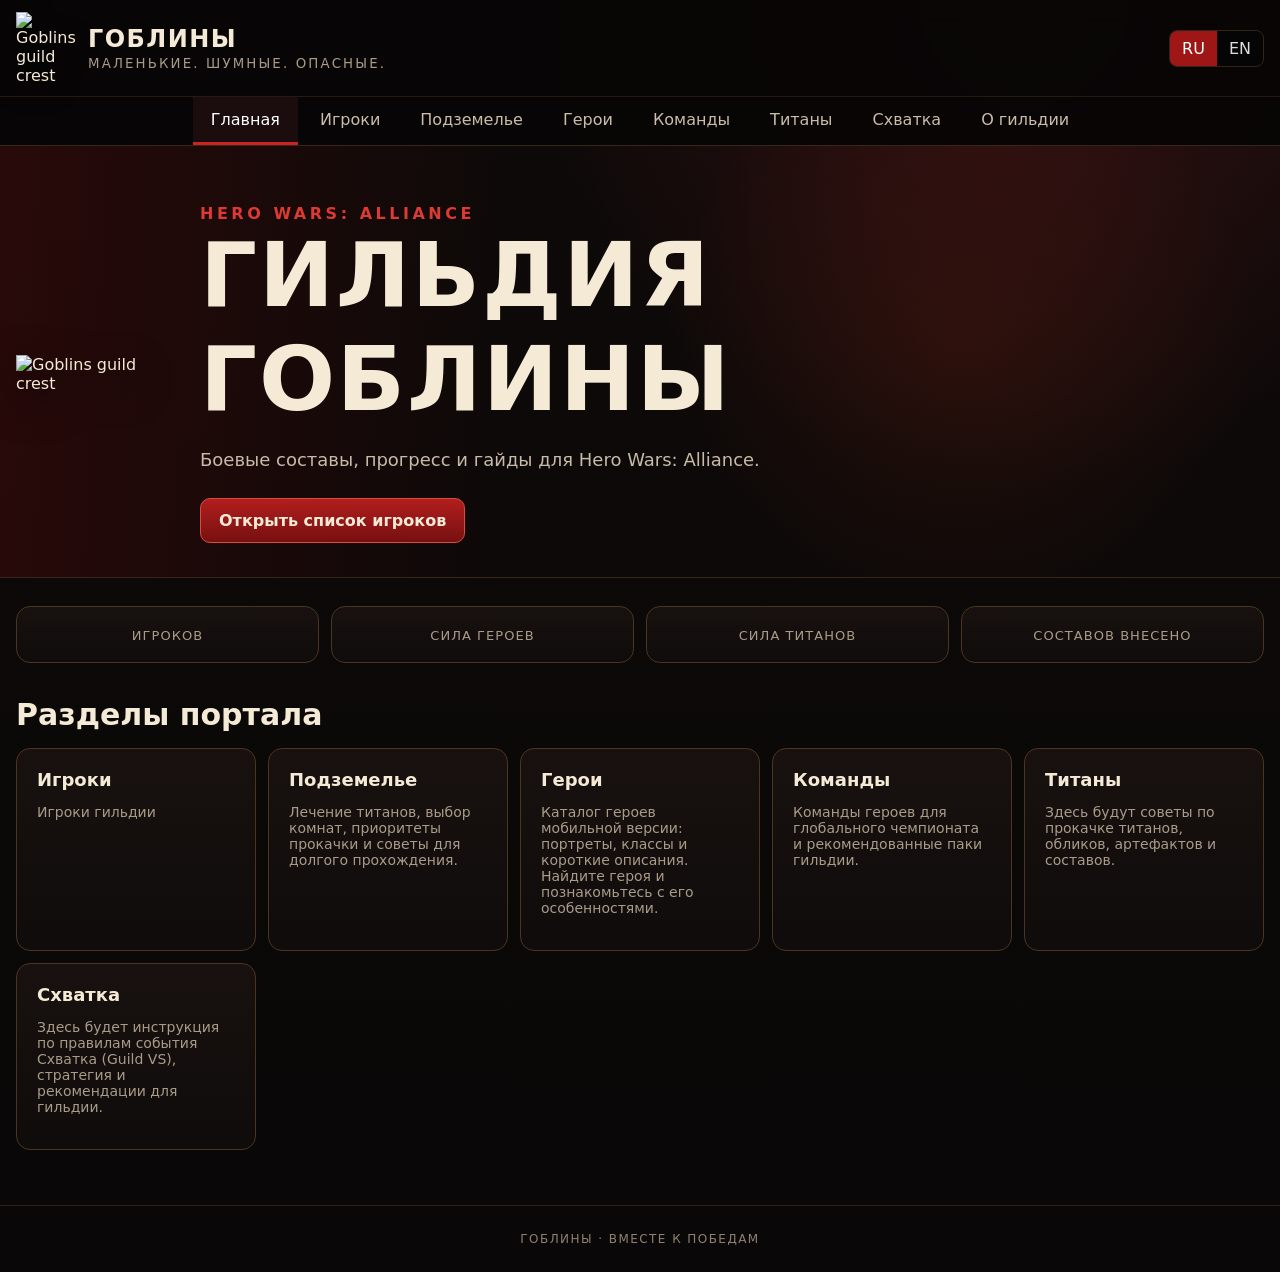
==== index.html @ ec618e3d "добавил страницу паки" ====
<!doctype html><html lang="ru"><head><meta charset="utf-8"><meta name="viewport" content="width=device-width,initial-scale=1"><title>Goblins Guild</title><link rel="stylesheet" href="css/styles.css?v=titan-bounds-4"><script type="importmap">{"imports":{"./js/i18n.js":"./js/i18n.js?v=championship-1"}}</script></head><body><header class="site-header" data-shell-header></header><main><section class="hero"><div class="container hero-inner"><img class="hero-crest" src="assets/images/guild-crest.png" alt="Goblins guild crest"><div><div class="eyebrow">Hero Wars: Alliance</div><h1 data-i18n="heroTitle"></h1><p data-i18n="heroText"></p><a class="cta" href="players.html" data-i18n="openPlayers"></a></div></div></section><section class="container stats"><div class="stat"><strong data-stat-members></strong><span data-i18n="members"></span></div><div class="stat"><strong data-stat-hero></strong><span data-i18n="heroPower"></span></div><div class="stat"><strong data-stat-titan></strong><span data-i18n="titanPower"></span></div><div class="stat"><strong data-stat-known></strong><span data-i18n="knownTeams"></span></div></section><section class="container"><div class="section-title"><h2 data-i18n="quick"></h2></div><div class="quick-grid"><a class="quick-card" href="players.html"><b data-i18n="players"></b><p data-i18n="rosterTitle"></p></a><a class="quick-card" href="dungeon.html"><b data-i18n="dungeon"></b><p data-i18n="dungeonText"></p></a><a class="quick-card" href="heroes.html"><b data-i18n="heroes"></b><p data-i18n="heroesText"></p></a><a class="quick-card" href="teams.html"><b data-i18n="teams"></b><p data-i18n="teamsText"></p></a><a class="quick-card" href="titans.html"><b data-i18n="titans"></b><p data-i18n="titansText"></p></a><a class="quick-card" href="guild-vs.html"><b data-i18n="guildVs"></b><p data-i18n="guildVsText"></p></a></div></section></main><footer class="site-footer" data-shell-footer></footer><script type="module" src="js/app.js?v=championship-1"></script><script type="module" src="js/home-page.js?v=no-compositions-9"></script></body></html>
---- css/styles.css ----
:root{--bg:#0b0808;--panel:#15100f;--panel2:#1d1512;--gold:#c69b4a;--gold2:#f1d7a0;--red:#9f1616;--text:#f4ead5;--muted:#a99b88;--line:#4a3620}
*{box-sizing:border-box}html{background:var(--bg);color:var(--text);font-family:Inter,system-ui,-apple-system,Segoe UI,Arial,sans-serif}body{margin:0;min-width:320px;background:radial-gradient(circle at 80% 0,#351112 0,transparent 30%),linear-gradient(#0e0a09,#090707);min-height:100vh}a{color:inherit;text-decoration:none}button,input,select{font:inherit}.container{width:min(1480px,calc(100% - 32px));margin:auto}.site-header{position:sticky;top:0;z-index:20;background:rgba(8,6,6,.94);backdrop-filter:blur(12px);border-bottom:1px solid #352719}.topbar{width:min(1480px,calc(100% - 32px));margin:auto;display:flex;justify-content:space-between;align-items:center;padding:12px 0}.brand{display:flex;align-items:center;gap:12px}.brand img{width:60px;height:72px;object-fit:contain;filter:drop-shadow(0 8px 12px #000)}.brand b{display:block;font-size:24px;letter-spacing:.06em;text-transform:uppercase}.brand small{color:var(--muted);letter-spacing:.16em;text-transform:uppercase}.langs{display:flex;background:#050505;border:1px solid #322419;border-radius:8px;overflow:hidden}.langs button{border:0;background:transparent;color:#ddd;padding:8px 12px;cursor:pointer}.langs button.active{background:var(--red);color:white}.site-header nav{display:flex;justify-content:center;gap:4px;padding:0 16px;border-top:1px solid #261b14;overflow:auto}.site-header nav a{padding:13px 18px;color:#cabda9;white-space:nowrap;border-bottom:3px solid transparent}.site-header nav a:hover,.site-header nav a.active{color:#fff;background:#1b0d0d;border-bottom-color:#c22}.hero{padding:58px 0 34px;border-bottom:1px solid #362719;background:linear-gradient(90deg,rgba(92,10,10,.34),transparent 40%),radial-gradient(circle at 75% 45%,rgba(160,45,20,.16),transparent 30%)}.hero-inner{display:grid;grid-template-columns:auto 1fr;gap:34px;align-items:center}.hero-crest{width:150px;filter:drop-shadow(0 14px 20px #000)}h1{font-size:clamp(42px,7vw,92px);margin:0;font-weight:900;letter-spacing:.02em;text-transform:uppercase}.eyebrow{color:#dc3a32;letter-spacing:.22em;text-transform:uppercase;font-weight:800}.hero p{font-size:18px;color:#c8baa8;max-width:720px}.cta{display:inline-flex;background:linear-gradient(#b21e1e,#771010);border:1px solid #d94b3f;padding:12px 18px;border-radius:10px;font-weight:800;margin-top:10px}.stats{display:grid;grid-template-columns:repeat(4,1fr);gap:12px;margin:28px auto}.stat,.quick-card,.player-card,.guide-card{background:linear-gradient(180deg,#18110f,#0f0c0b);border:1px solid var(--line);border-radius:14px}.stat{padding:18px;text-align:center}.stat strong{display:block;font-size:30px;color:var(--gold2)}.stat span{color:var(--muted);font-size:13px;text-transform:uppercase;letter-spacing:.08em}.section-title{display:flex;align-items:end;justify-content:space-between;gap:16px;margin:34px 0 16px}.section-title h2{font-size:30px;margin:0}.section-title p{color:var(--muted);margin:0}.quick-grid{display:grid;grid-template-columns:repeat(5,1fr);gap:12px}.quick-card{padding:20px;min-height:120px;transition:.2s}.quick-card:hover{transform:translateY(-2px);border-color:#8f672c}.quick-card b{font-size:18px}.quick-card p{color:var(--muted);font-size:14px}.toolbar{display:flex;gap:12px;flex-wrap:wrap;margin:22px 0}.toolbar input,.toolbar select,.toolbar button{background:#120e0d;border:1px solid #4b3825;color:var(--text);border-radius:9px;padding:11px 13px}.toolbar input{flex:1;min-width:220px}.toolbar button.active{background:var(--red)}.roster{display:grid;gap:10px}.player-card{display:grid;grid-template-columns:minmax(150px,210px) minmax(260px,1fr) 110px minmax(250px,.95fr) 110px;gap:12px;align-items:center;padding:12px 14px}.rank{font-size:24px;color:var(--gold);font-weight:900}.nick{font-weight:850;font-size:17px;overflow-wrap:anywhere}.meta{color:var(--muted);font-size:12px;margin-top:5px}.team-label{font-size:11px;text-transform:uppercase;color:var(--muted);letter-spacing:.08em;margin-bottom:5px}.team-strip{width:100%;height:80px;object-fit:contain;object-position:left center;border-radius:8px;background:#090706}.power strong{display:block;font-size:19px;color:var(--gold2)}.power span{font-size:11px;color:var(--muted)}.activity-total{font-weight:800}.no-data{height:80px;display:grid;place-items:center;border:1px dashed #3b2d22;border-radius:8px;color:#756c61;font-size:12px}.cards .player-card{grid-template-columns:1fr;align-items:stretch}.cards .player-card{position:relative;padding:18px}.cards .nick{font-size:20px}.cards .team-strip{height:auto;max-height:108px}.cards .power{display:flex;justify-content:space-between}.guide-wrap{padding:60px 0}.guide-card{padding:30px;max-width:900px;margin:auto}.guide-card h1{font-size:44px}.guide-card p{font-size:18px;color:#c9baa7;line-height:1.65}.site-footer{margin-top:55px;border-top:1px solid #2c2018;padding:26px;text-align:center;color:#8f8171;letter-spacing:.12em;text-transform:uppercase;font-size:12px}.known-grid{display:grid;grid-template-columns:repeat(3,1fr);gap:12px}.mini-player{padding:14px;border:1px solid var(--line);border-radius:12px;background:#120d0c}.mini-player b{display:block;margin-bottom:8px}.mini-player img{width:100%;height:70px;object-fit:contain;object-position:left center}
@media(max-width:1100px){.player-card{grid-template-columns:160px 1fr 100px}.player-card .titan-team,.player-card .titan-power,.player-card .activity-box{grid-column:auto}.quick-grid{grid-template-columns:repeat(3,1fr)}.known-grid{grid-template-columns:repeat(2,1fr)}}
@media(max-width:800px){.container,.topbar{width:min(100% - 20px,1480px)}.brand small{display:none}.brand img{width:46px;height:56px}.site-header nav{justify-content:flex-start}.site-header nav a{padding:11px 13px}.hero{padding-top:34px}.hero-inner{grid-template-columns:1fr;text-align:center}.hero-crest{width:110px;margin:auto}.hero p{margin-inline:auto}.stats{grid-template-columns:repeat(2,1fr)}.quick-grid,.known-grid{grid-template-columns:1fr}.player-card{grid-template-columns:1fr}.team-strip,.no-data{height:auto;min-height:74px}.toolbar{position:sticky;top:116px;z-index:10;background:#0b0808;padding:10px 0}.guide-card h1{font-size:36px}}

/* Dungeon guide */
.dungeon-guide h1{font-size:clamp(28px,5vw,44px);overflow-wrap:break-word}
.dungeon-guide .guide-section{margin-top:28px;padding-top:24px;border-top:1px solid var(--line)}
.dungeon-guide h2{margin:0 0 16px;font-size:clamp(22px,3vw,28px);color:var(--gold2)}
.dungeon-guide h3{margin:24px 0 12px;font-size:22px}
.dungeon-guide p{margin:12px 0}
.dungeon-guide ul,.dungeon-guide ol{padding-left:26px;color:#c9baa7;font-size:18px;line-height:1.65}
.dungeon-guide li{padding-left:4px;margin:8px 0}
.dungeon-guide li::marker{color:var(--gold2);font-weight:700}
.dungeon-guide strong{color:var(--gold2)}
.dungeon-guide .guide-highlight{padding:24px;border:1px solid var(--gold);border-radius:12px;background:linear-gradient(135deg,rgba(159,22,22,.16),rgba(198,155,74,.06))}
.dungeon-guide .guide-section>:last-child{margin-bottom:0}
.guide-source{text-decoration:underline;text-underline-offset:3px}
@media(max-width:600px){.dungeon-guide{padding:20px}.dungeon-guide .guide-highlight{padding:16px}.dungeon-guide p,.dungeon-guide li{font-size:16px}}
/* Hero catalog */
.heroes-page{padding-block:44px}
.heroes-intro h1{font-size:clamp(36px,6vw,64px);margin-top:8px}
.heroes-intro p{max-width:760px;color:#c9baa7;font-size:18px;line-height:1.65}
.heroes-toolbar{align-items:end;position:static}
.hero-search-field{flex:1;min-width:0}
.hero-role-field{width:220px}
.heroes-toolbar label{display:block;color:var(--gold2);font-size:13px;margin-bottom:8px}
.heroes-toolbar input,.heroes-toolbar select{width:100%;min-width:0}
.hero-count{color:var(--muted);font-size:14px;margin:24px 0 16px}
.hero-catalog{display:grid;grid-template-columns:repeat(auto-fit,minmax(min(100%,300px),1fr));gap:16px}
.hero-card{display:grid;grid-template-columns:88px minmax(0,1fr);grid-template-rows:auto 1fr auto;gap:16px;padding:20px;border:1px solid var(--line);border-radius:14px;background:linear-gradient(150deg,#201610,#100c0b)}
.hero-card>img{width:88px;height:88px;object-fit:contain;border-radius:12px;background:#090706}
.hero-card-heading{align-self:center;min-width:0}
.hero-card h2{margin:0 0 8px;font-size:22px;line-height:1.2;overflow-wrap:anywhere;color:var(--gold2)}
.hero-role{font-size:12px;color:#d8c5a7;border:1px solid var(--line);border-radius:6px;padding:3px 8px;display:inline-block}
.hero-card>p{grid-column:1/-1;margin:0;color:#c9baa7;line-height:1.6;font-size:15px}
.hero-source{grid-column:1/-1;justify-self:start;color:var(--gold);font-size:12px;text-decoration:underline;text-underline-offset:3px}
.hero-source:hover{color:var(--gold2)}
.heroes-page :focus-visible{outline:2px solid var(--gold2);outline-offset:4px}
.hero-empty{padding:32px;text-align:center;border:1px dashed var(--line);border-radius:14px;color:var(--muted)}
.hero-sources{margin-top:32px;padding-top:20px;border-top:1px solid var(--line);font-size:13px;line-height:1.6;color:var(--muted)}
@media(max-width:600px){.heroes-page{padding-block:28px}.hero-role-field{width:100%}.hero-search-field{flex-basis:100%}.hero-card{padding:16px}}
.hero-portraits{display:flex;align-items:center;gap:4px;min-width:0;padding-block:6px}
.hero-portraits img,.mini-player .hero-portraits img{display:block;flex:1 1 0;min-width:0;width:calc((100% - 16px)/5);max-width:76px;height:auto;aspect-ratio:1;object-fit:contain;border-radius:6px}

/* Crop the baked-in dark margins in the source PNGs, not just the flex gap. */
.titan-portraits{display:flex;align-items:center;gap:4px;min-width:0;padding-block:6px}
.titan-portrait{display:block;position:relative;overflow:hidden;flex:1 1 0;min-width:0;max-width:76px;aspect-ratio:1}
.titan-portraits .titan-portrait img,.mini-player .titan-portraits .titan-portrait img{display:block;position:absolute;max-width:none;object-fit:contain;border-radius:0}

.titans-page{padding-block:28px}
.titans-page h1{font-size:clamp(32px,5vw,52px)}
.titan-elements{display:flex;flex-wrap:wrap;gap:8px;margin:20px 0}
.titan-elements a{padding:10px 16px;border:1px solid var(--line);border-radius:8px;background:#18110f}
.titan-elements a:hover{border-color:var(--gold)}
.titan-element{margin-block:30px;scroll-margin-top:160px}
.titan-element h2{font-size:26px;border-bottom:2px solid var(--element-color);padding-bottom:10px}
.titan-element small{font-size:14px;color:var(--muted)}
#fire{--element-color:#ed754a}#water{--element-color:#58bbed}#earth{--element-color:#7cba60}#light{--element-color:#f3d57b}#dark{--element-color:#b487d7}#elarite{--element-color:#a3a1f3}
.titan-catalog{display:grid;grid-template-columns:repeat(auto-fit,minmax(min(100%,320px),1fr));gap:12px}
.titan-card{display:flex;align-items:center;gap:14px;padding:16px;border:1px solid var(--line);border-radius:12px;background:#18110f}
.titan-card img{width:112px;height:112px;object-fit:contain;flex-shrink:0}
.titan-card h3{margin:0;font-size:20px}.titan-card p{color:var(--muted);line-height:1.5;margin:8px 0}
@media(max-width:400px){.titan-card{padding:12px;gap:10px}.titan-card img{width:88px;height:88px}}

.dungeon-titan{display:inline-flex;align-items:center;gap:3px;vertical-align:middle;white-space:nowrap}
.dungeon-titan img{display:block;width:40px;height:40px;object-fit:contain;flex-shrink:0}

/* Recommended hero teams */
.teams-notice{padding:14px 18px;border-left:3px solid var(--gold);background:#1c140e;border-radius:0 8px 8px 0}
.teams-section{margin-top:36px}
.teams-section h2{font-size:clamp(24px,4vw,32px);margin:0 0 20px}
.teams-section h3{font-size:21px;color:var(--gold2);margin:0 0 14px}
.teams-columns{display:grid;grid-template-columns:repeat(2,minmax(0,1fr));gap:24px}
.team-list{list-style:none;padding:0;margin:0;display:grid;gap:14px}
.team-list.teams-columns{gap:24px}
.team-card{min-width:0;padding:20px;border:1px solid var(--line);border-radius:14px;background:linear-gradient(150deg,#201610,#100c0b)}
.team-card h4{font-size:16px;margin:0 0 12px;color:var(--gold2)}
.team-names{font-size:14px;color:var(--muted);line-height:1.7;margin:10px 0 0;overflow-wrap:anywhere}
@media(max-width:700px){.teams-columns{grid-template-columns:1fr}.team-card{padding:16px}}
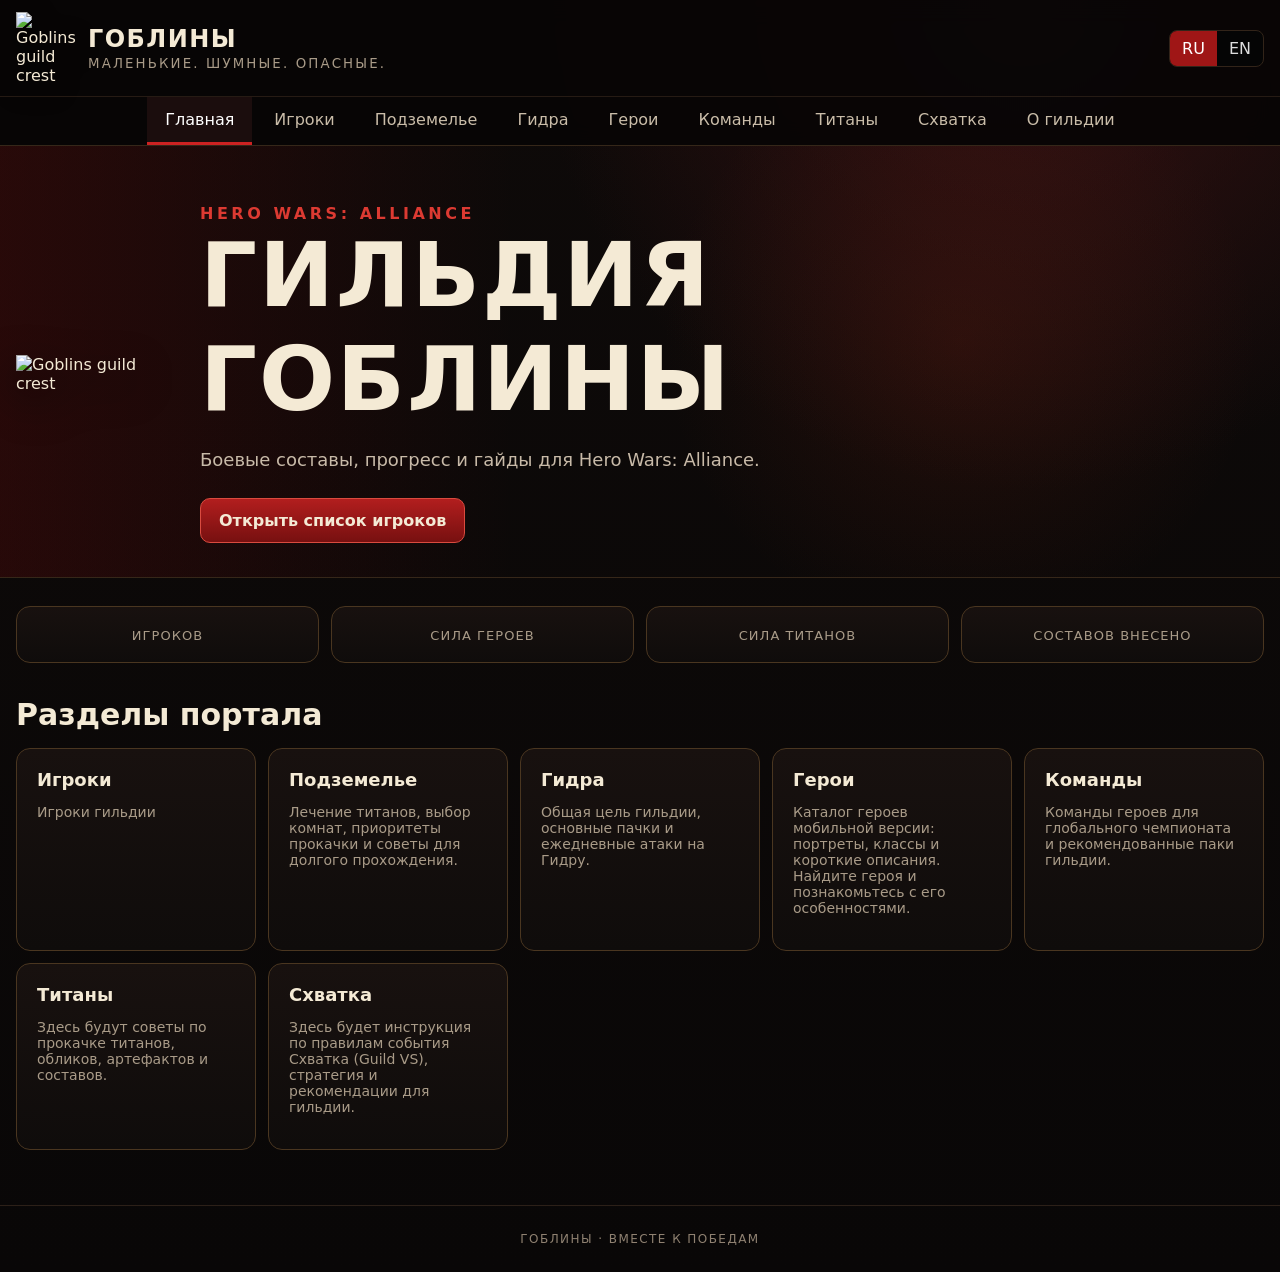
==== commit 70be6f90: "добавил инструкция по гидре" ====
--- a/index.html
+++ b/index.html
@@ -1 +1 @@
-<!doctype html><html lang="ru"><head><meta charset="utf-8"><meta name="viewport" content="width=device-width,initial-scale=1"><title>Goblins Guild</title><link rel="stylesheet" href="css/styles.css?v=titan-bounds-4"><script type="importmap">{"imports":{"./js/i18n.js":"./js/i18n.js?v=championship-1"}}</script></head><body><header class="site-header" data-shell-header></header><main><section class="hero"><div class="container hero-inner"><img class="hero-crest" src="assets/images/guild-crest.png" alt="Goblins guild crest"><div><div class="eyebrow">Hero Wars: Alliance</div><h1 data-i18n="heroTitle"></h1><p data-i18n="heroText"></p><a class="cta" href="players.html" data-i18n="openPlayers"></a></div></div></section><section class="container stats"><div class="stat"><strong data-stat-members></strong><span data-i18n="members"></span></div><div class="stat"><strong data-stat-hero></strong><span data-i18n="heroPower"></span></div><div class="stat"><strong data-stat-titan></strong><span data-i18n="titanPower"></span></div><div class="stat"><strong data-stat-known></strong><span data-i18n="knownTeams"></span></div></section><section class="container"><div class="section-title"><h2 data-i18n="quick"></h2></div><div class="quick-grid"><a class="quick-card" href="players.html"><b data-i18n="players"></b><p data-i18n="rosterTitle"></p></a><a class="quick-card" href="dungeon.html"><b data-i18n="dungeon"></b><p data-i18n="dungeonText"></p></a><a class="quick-card" href="heroes.html"><b data-i18n="heroes"></b><p data-i18n="heroesText"></p></a><a class="quick-card" href="teams.html"><b data-i18n="teams"></b><p data-i18n="teamsText"></p></a><a class="quick-card" href="titans.html"><b data-i18n="titans"></b><p data-i18n="titansText"></p></a><a class="quick-card" href="guild-vs.html"><b data-i18n="guildVs"></b><p data-i18n="guildVsText"></p></a></div></section></main><footer class="site-footer" data-shell-footer></footer><script type="module" src="js/app.js?v=championship-1"></script><script type="module" src="js/home-page.js?v=no-compositions-9"></script></body></html>
+<!doctype html><html lang="ru"><head><meta charset="utf-8"><meta name="viewport" content="width=device-width,initial-scale=1"><title>Goblins Guild</title><link rel="stylesheet" href="css/styles.css?v=titan-bounds-4"><script type="importmap">{"imports":{"./js/i18n.js":"./js/i18n.js?v=hydra-1"}}</script></head><body><header class="site-header" data-shell-header></header><main><section class="hero"><div class="container hero-inner"><img class="hero-crest" src="assets/images/guild-crest.png" alt="Goblins guild crest"><div><div class="eyebrow">Hero Wars: Alliance</div><h1 data-i18n="heroTitle"></h1><p data-i18n="heroText"></p><a class="cta" href="players.html" data-i18n="openPlayers"></a></div></div></section><section class="container stats"><div class="stat"><strong data-stat-members></strong><span data-i18n="members"></span></div><div class="stat"><strong data-stat-hero></strong><span data-i18n="heroPower"></span></div><div class="stat"><strong data-stat-titan></strong><span data-i18n="titanPower"></span></div><div class="stat"><strong data-stat-known></strong><span data-i18n="knownTeams"></span></div></section><section class="container"><div class="section-title"><h2 data-i18n="quick"></h2></div><div class="quick-grid"><a class="quick-card" href="players.html"><b data-i18n="players"></b><p data-i18n="rosterTitle"></p></a><a class="quick-card" href="dungeon.html"><b data-i18n="dungeon"></b><p data-i18n="dungeonText"></p></a><a class="quick-card" href="hydra.html"><b data-i18n="hydra"></b><p data-i18n="hydraText"></p></a><a class="quick-card" href="heroes.html"><b data-i18n="heroes"></b><p data-i18n="heroesText"></p></a><a class="quick-card" href="teams.html"><b data-i18n="teams"></b><p data-i18n="teamsText"></p></a><a class="quick-card" href="titans.html"><b data-i18n="titans"></b><p data-i18n="titansText"></p></a><a class="quick-card" href="guild-vs.html"><b data-i18n="guildVs"></b><p data-i18n="guildVsText"></p></a></div></section></main><footer class="site-footer" data-shell-footer></footer><script type="module" src="js/app.js?v=hydra-1"></script><script type="module" src="js/home-page.js?v=no-compositions-9"></script></body></html>
--- a/css/styles.css
+++ b/css/styles.css
@@ -78,3 +78,6 @@
 .team-card h4{font-size:16px;margin:0 0 12px;color:var(--gold2)}
 .team-names{font-size:14px;color:var(--muted);line-height:1.7;margin:10px 0 0;overflow-wrap:anywhere}
 @media(max-width:700px){.teams-columns{grid-template-columns:1fr}.team-card{padding:16px}}
+
+.guide-hero{display:inline-flex;align-items:center;gap:6px;vertical-align:middle;white-space:nowrap}
+.guide-hero img{display:block;width:40px;height:40px;object-fit:contain;flex-shrink:0}
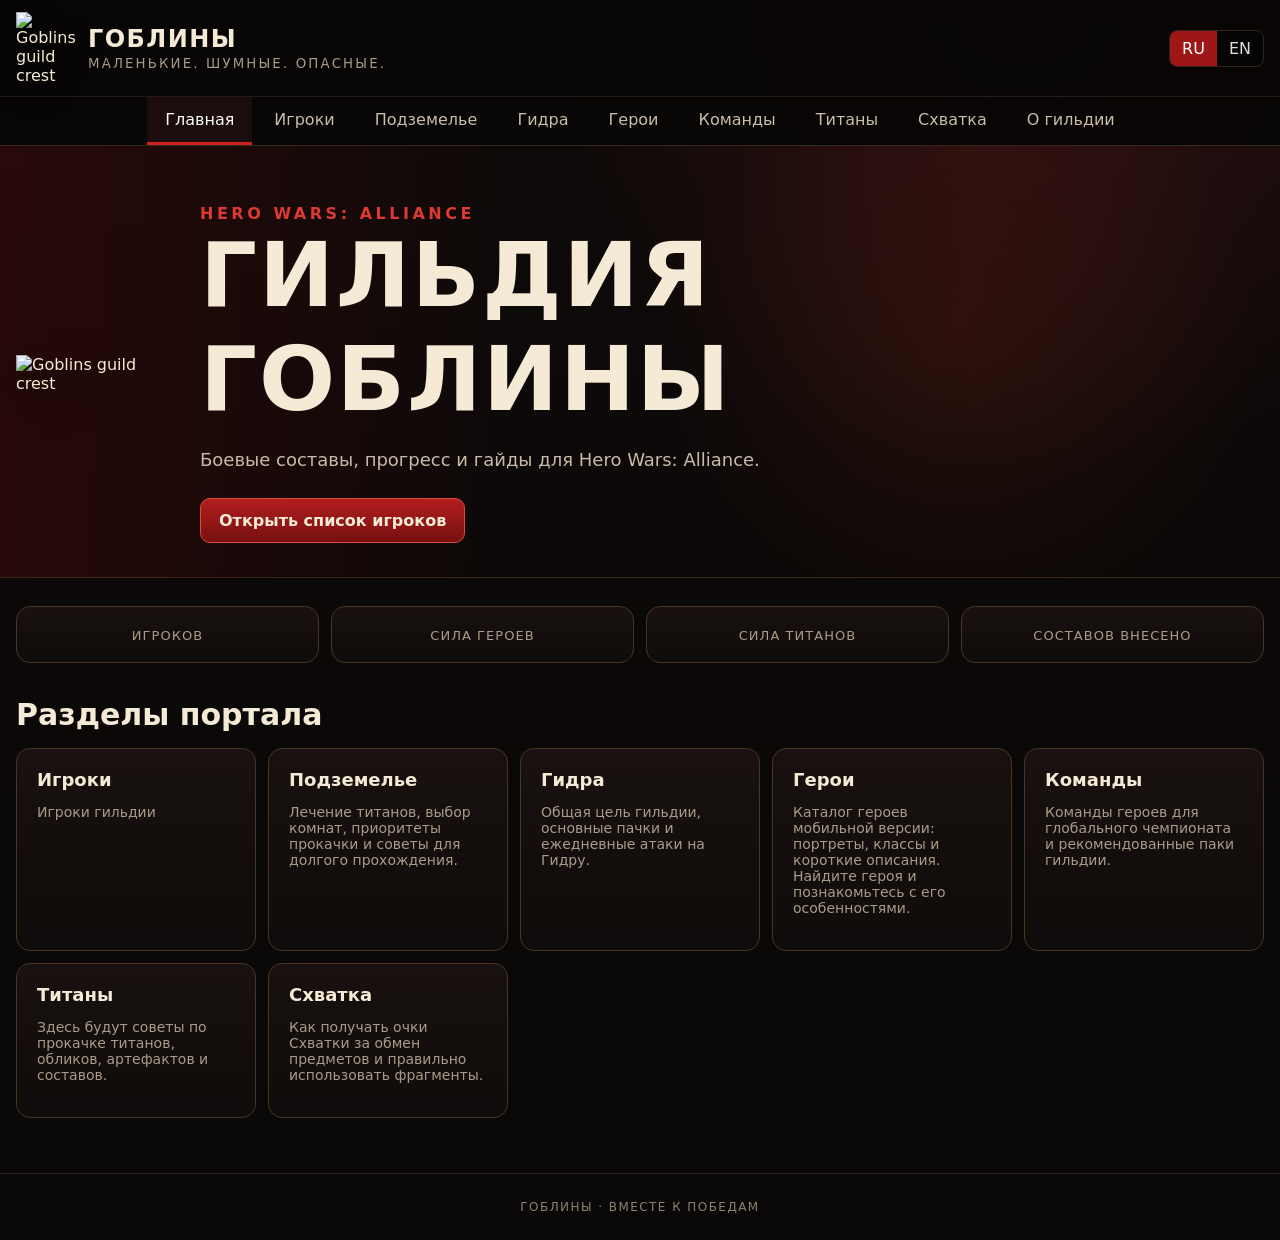
==== commit a22648bc: "обновил инструкции Схватки" ====
--- a/index.html
+++ b/index.html
@@ -1 +1 @@
-<!doctype html><html lang="ru"><head><meta charset="utf-8"><meta name="viewport" content="width=device-width,initial-scale=1"><title>Goblins Guild</title><link rel="stylesheet" href="css/styles.css?v=titan-bounds-4"><script type="importmap">{"imports":{"./js/i18n.js":"./js/i18n.js?v=hydra-1"}}</script></head><body><header class="site-header" data-shell-header></header><main><section class="hero"><div class="container hero-inner"><img class="hero-crest" src="assets/images/guild-crest.png" alt="Goblins guild crest"><div><div class="eyebrow">Hero Wars: Alliance</div><h1 data-i18n="heroTitle"></h1><p data-i18n="heroText"></p><a class="cta" href="players.html" data-i18n="openPlayers"></a></div></div></section><section class="container stats"><div class="stat"><strong data-stat-members></strong><span data-i18n="members"></span></div><div class="stat"><strong data-stat-hero></strong><span data-i18n="heroPower"></span></div><div class="stat"><strong data-stat-titan></strong><span data-i18n="titanPower"></span></div><div class="stat"><strong data-stat-known></strong><span data-i18n="knownTeams"></span></div></section><section class="container"><div class="section-title"><h2 data-i18n="quick"></h2></div><div class="quick-grid"><a class="quick-card" href="players.html"><b data-i18n="players"></b><p data-i18n="rosterTitle"></p></a><a class="quick-card" href="dungeon.html"><b data-i18n="dungeon"></b><p data-i18n="dungeonText"></p></a><a class="quick-card" href="hydra.html"><b data-i18n="hydra"></b><p data-i18n="hydraText"></p></a><a class="quick-card" href="heroes.html"><b data-i18n="heroes"></b><p data-i18n="heroesText"></p></a><a class="quick-card" href="teams.html"><b data-i18n="teams"></b><p data-i18n="teamsText"></p></a><a class="quick-card" href="titans.html"><b data-i18n="titans"></b><p data-i18n="titansText"></p></a><a class="quick-card" href="guild-vs.html"><b data-i18n="guildVs"></b><p data-i18n="guildVsText"></p></a></div></section></main><footer class="site-footer" data-shell-footer></footer><script type="module" src="js/app.js?v=hydra-1"></script><script type="module" src="js/home-page.js?v=no-compositions-9"></script></body></html>
+<!doctype html><html lang="ru"><head><meta charset="utf-8"><meta name="viewport" content="width=device-width,initial-scale=1"><title>Goblins Guild</title><link rel="stylesheet" href="css/styles.css?v=titan-bounds-4"><script type="importmap">{"imports":{"./js/i18n.js":"./js/i18n.js?v=guild-vs-guide-1"}}</script></head><body><header class="site-header" data-shell-header></header><main><section class="hero"><div class="container hero-inner"><img class="hero-crest" src="assets/images/guild-crest.png" alt="Goblins guild crest"><div><div class="eyebrow">Hero Wars: Alliance</div><h1 data-i18n="heroTitle"></h1><p data-i18n="heroText"></p><a class="cta" href="players.html" data-i18n="openPlayers"></a></div></div></section><section class="container stats"><div class="stat"><strong data-stat-members></strong><span data-i18n="members"></span></div><div class="stat"><strong data-stat-hero></strong><span data-i18n="heroPower"></span></div><div class="stat"><strong data-stat-titan></strong><span data-i18n="titanPower"></span></div><div class="stat"><strong data-stat-known></strong><span data-i18n="knownTeams"></span></div></section><section class="container"><div class="section-title"><h2 data-i18n="quick"></h2></div><div class="quick-grid"><a class="quick-card" href="players.html"><b data-i18n="players"></b><p data-i18n="rosterTitle"></p></a><a class="quick-card" href="dungeon.html"><b data-i18n="dungeon"></b><p data-i18n="dungeonText"></p></a><a class="quick-card" href="hydra.html"><b data-i18n="hydra"></b><p data-i18n="hydraText"></p></a><a class="quick-card" href="heroes.html"><b data-i18n="heroes"></b><p data-i18n="heroesText"></p></a><a class="quick-card" href="teams.html"><b data-i18n="teams"></b><p data-i18n="teamsText"></p></a><a class="quick-card" href="titans.html"><b data-i18n="titans"></b><p data-i18n="titansText"></p></a><a class="quick-card" href="guild-vs.html"><b data-i18n="guildVs"></b><p data-i18n="guildVsText"></p></a></div></section></main><footer class="site-footer" data-shell-footer></footer><script type="module" src="js/app.js?v=hydra-1"></script><script type="module" src="js/home-page.js?v=no-compositions-9"></script></body></html>
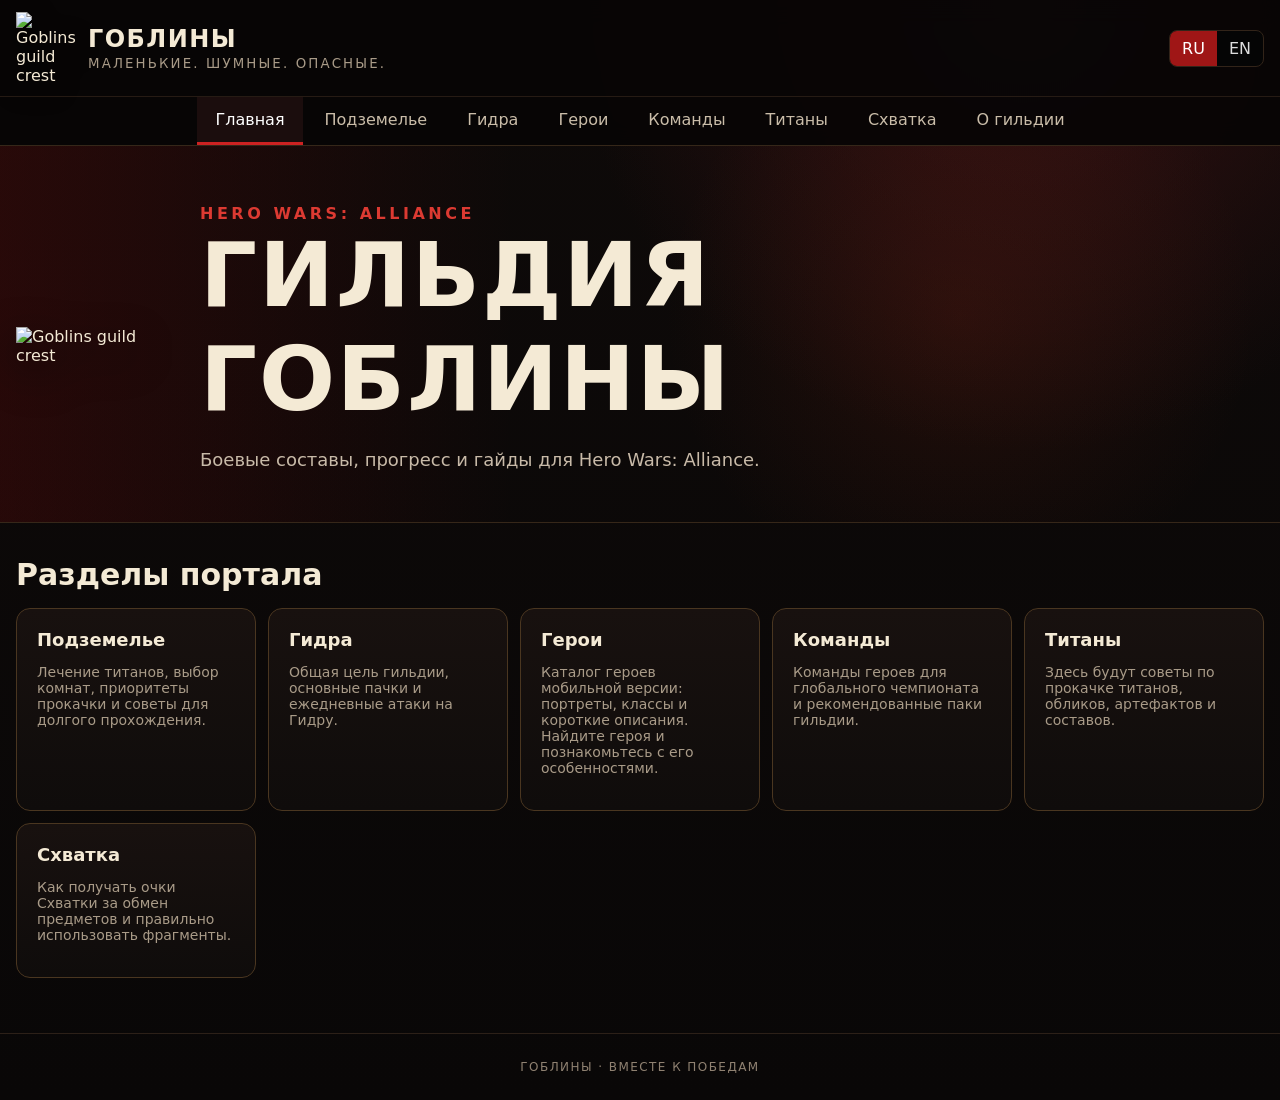
==== commit 65684a67: "обновил главную страницу" ====
--- a/index.html
+++ b/index.html
@@ -1 +1 @@
-<!doctype html><html lang="ru"><head><meta charset="utf-8"><meta name="viewport" content="width=device-width,initial-scale=1"><title>Goblins Guild</title><link rel="stylesheet" href="css/styles.css?v=titan-bounds-4"><script type="importmap">{"imports":{"./js/i18n.js":"./js/i18n.js?v=guild-vs-guide-1"}}</script></head><body><header class="site-header" data-shell-header></header><main><section class="hero"><div class="container hero-inner"><img class="hero-crest" src="assets/images/guild-crest.png" alt="Goblins guild crest"><div><div class="eyebrow">Hero Wars: Alliance</div><h1 data-i18n="heroTitle"></h1><p data-i18n="heroText"></p><a class="cta" href="players.html" data-i18n="openPlayers"></a></div></div></section><section class="container stats"><div class="stat"><strong data-stat-members></strong><span data-i18n="members"></span></div><div class="stat"><strong data-stat-hero></strong><span data-i18n="heroPower"></span></div><div class="stat"><strong data-stat-titan></strong><span data-i18n="titanPower"></span></div><div class="stat"><strong data-stat-known></strong><span data-i18n="knownTeams"></span></div></section><section class="container"><div class="section-title"><h2 data-i18n="quick"></h2></div><div class="quick-grid"><a class="quick-card" href="players.html"><b data-i18n="players"></b><p data-i18n="rosterTitle"></p></a><a class="quick-card" href="dungeon.html"><b data-i18n="dungeon"></b><p data-i18n="dungeonText"></p></a><a class="quick-card" href="hydra.html"><b data-i18n="hydra"></b><p data-i18n="hydraText"></p></a><a class="quick-card" href="heroes.html"><b data-i18n="heroes"></b><p data-i18n="heroesText"></p></a><a class="quick-card" href="teams.html"><b data-i18n="teams"></b><p data-i18n="teamsText"></p></a><a class="quick-card" href="titans.html"><b data-i18n="titans"></b><p data-i18n="titansText"></p></a><a class="quick-card" href="guild-vs.html"><b data-i18n="guildVs"></b><p data-i18n="guildVsText"></p></a></div></section></main><footer class="site-footer" data-shell-footer></footer><script type="module" src="js/app.js?v=hydra-1"></script><script type="module" src="js/home-page.js?v=no-compositions-9"></script></body></html>
+<!doctype html><html lang="ru"><head><meta charset="utf-8"><meta name="viewport" content="width=device-width,initial-scale=1"><title>Goblins Guild</title><link rel="stylesheet" href="css/styles.css?v=titan-bounds-4"><script type="importmap">{"imports":{"./js/i18n.js":"./js/i18n.js?v=guild-vs-guide-1"}}</script></head><body><header class="site-header" data-shell-header></header><main><section class="hero"><div class="container hero-inner"><img class="hero-crest" src="assets/images/guild-crest.png" alt="Goblins guild crest"><div><div class="eyebrow">Hero Wars: Alliance</div><h1 data-i18n="heroTitle"></h1><p data-i18n="heroText"></p></div></div></section><section class="container"><div class="section-title"><h2 data-i18n="quick"></h2></div><div class="quick-grid"><a class="quick-card" href="dungeon.html"><b data-i18n="dungeon"></b><p data-i18n="dungeonText"></p></a><a class="quick-card" href="hydra.html"><b data-i18n="hydra"></b><p data-i18n="hydraText"></p></a><a class="quick-card" href="heroes.html"><b data-i18n="heroes"></b><p data-i18n="heroesText"></p></a><a class="quick-card" href="teams.html"><b data-i18n="teams"></b><p data-i18n="teamsText"></p></a><a class="quick-card" href="titans.html"><b data-i18n="titans"></b><p data-i18n="titansText"></p></a><a class="quick-card" href="guild-vs.html"><b data-i18n="guildVs"></b><p data-i18n="guildVsText"></p></a></div></section></main><footer class="site-footer" data-shell-footer></footer><script type="module" src="js/app.js?v=hydra-1"></script></body></html>
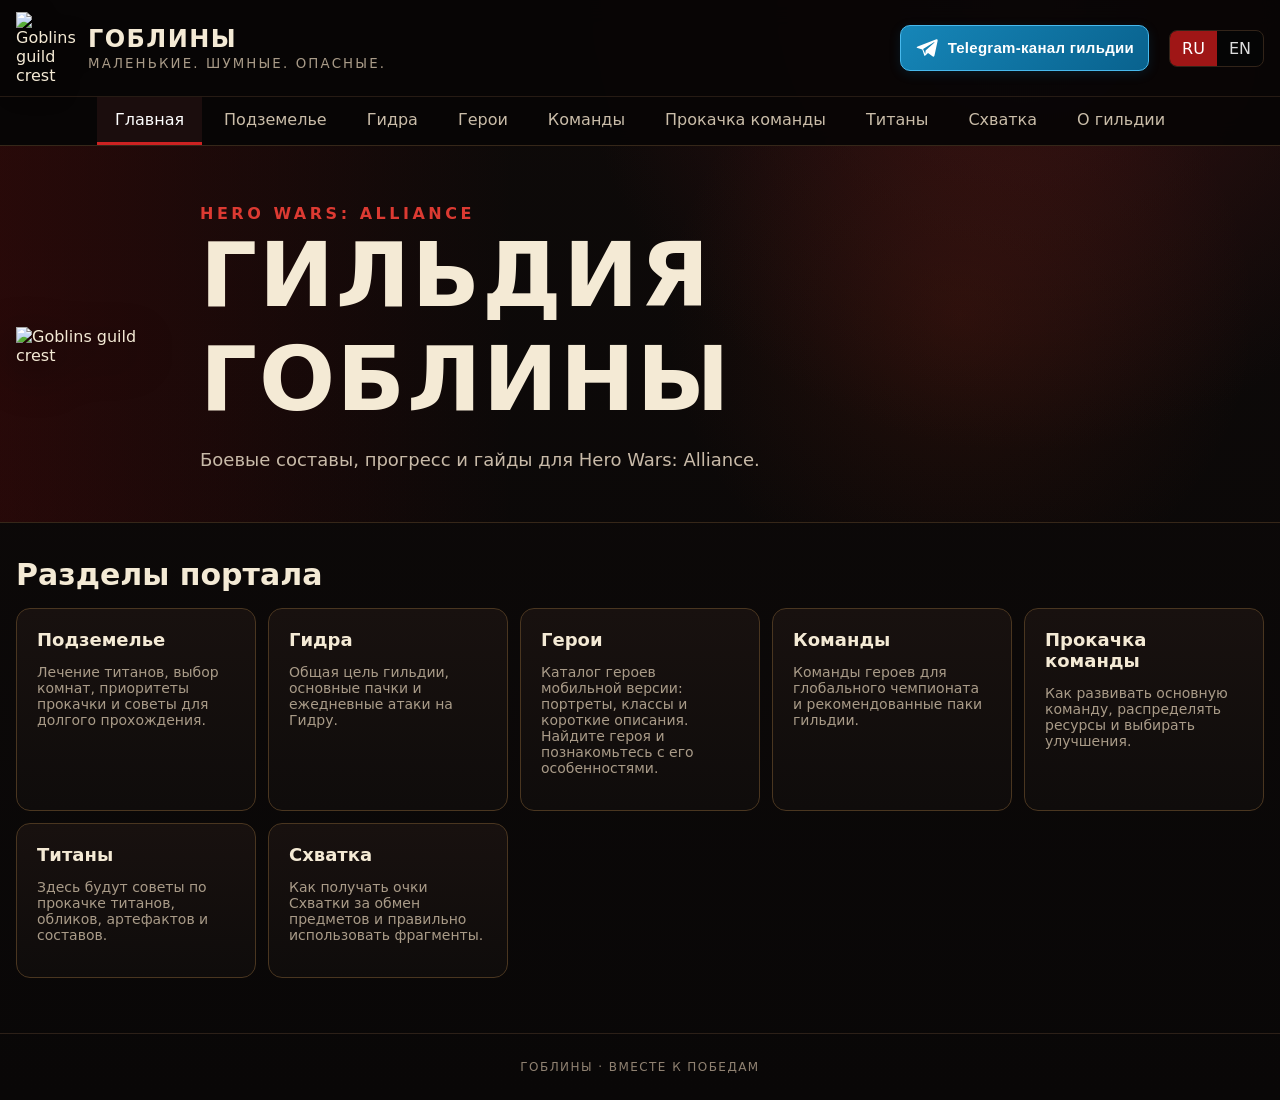
==== commit 26092a4d: "добавил новую страницу Прокачка команды" ====
--- a/index.html
+++ b/index.html
@@ -1 +1 @@
-<!doctype html><html lang="ru"><head><meta charset="utf-8"><meta name="viewport" content="width=device-width,initial-scale=1"><title>Goblins Guild</title><link rel="stylesheet" href="css/styles.css?v=titan-bounds-4"><script type="importmap">{"imports":{"./js/i18n.js":"./js/i18n.js?v=guild-vs-guide-1"}}</script></head><body><header class="site-header" data-shell-header></header><main><section class="hero"><div class="container hero-inner"><img class="hero-crest" src="assets/images/guild-crest.png" alt="Goblins guild crest"><div><div class="eyebrow">Hero Wars: Alliance</div><h1 data-i18n="heroTitle"></h1><p data-i18n="heroText"></p></div></div></section><section class="container"><div class="section-title"><h2 data-i18n="quick"></h2></div><div class="quick-grid"><a class="quick-card" href="dungeon.html"><b data-i18n="dungeon"></b><p data-i18n="dungeonText"></p></a><a class="quick-card" href="hydra.html"><b data-i18n="hydra"></b><p data-i18n="hydraText"></p></a><a class="quick-card" href="heroes.html"><b data-i18n="heroes"></b><p data-i18n="heroesText"></p></a><a class="quick-card" href="teams.html"><b data-i18n="teams"></b><p data-i18n="teamsText"></p></a><a class="quick-card" href="titans.html"><b data-i18n="titans"></b><p data-i18n="titansText"></p></a><a class="quick-card" href="guild-vs.html"><b data-i18n="guildVs"></b><p data-i18n="guildVsText"></p></a></div></section></main><footer class="site-footer" data-shell-footer></footer><script type="module" src="js/app.js?v=hydra-1"></script></body></html>
+<!doctype html><html lang="ru"><head><meta charset="utf-8"><meta name="viewport" content="width=device-width,initial-scale=1"><title>Goblins Guild</title><link rel="stylesheet" href="css/styles.css?v=titan-bounds-4"><script type="importmap">{"imports":{"./js/i18n.js":"./js/i18n.js?v=guild-vs-guide-1"}}</script></head><body><header class="site-header" data-shell-header></header><main><section class="hero"><div class="container hero-inner"><img class="hero-crest" src="assets/images/guild-crest.png" alt="Goblins guild crest"><div><div class="eyebrow">Hero Wars: Alliance</div><h1 data-i18n="heroTitle"></h1><p data-i18n="heroText"></p></div></div></section><section class="container"><div class="section-title"><h2 data-i18n="quick"></h2></div><div class="quick-grid"><a class="quick-card" href="dungeon.html"><b data-i18n="dungeon"></b><p data-i18n="dungeonText"></p></a><a class="quick-card" href="hydra.html"><b data-i18n="hydra"></b><p data-i18n="hydraText"></p></a><a class="quick-card" href="heroes.html"><b data-i18n="heroes"></b><p data-i18n="heroesText"></p></a><a class="quick-card" href="teams.html"><b data-i18n="teams"></b><p data-i18n="teamsText"></p></a><a class="quick-card" href="team-development.html"><b data-i18n="teamDevelopment"></b><p data-i18n="teamDevelopmentText"></p></a><a class="quick-card" href="titans.html"><b data-i18n="titans"></b><p data-i18n="titansText"></p></a><a class="quick-card" href="guild-vs.html"><b data-i18n="guildVs"></b><p data-i18n="guildVsText"></p></a></div></section></main><footer class="site-footer" data-shell-footer></footer><script type="module" src="js/app.js?v=hydra-1"></script></body></html>
--- a/css/styles.css
+++ b/css/styles.css
@@ -31,6 +31,14 @@
 .hero-card{display:grid;grid-template-columns:88px minmax(0,1fr);grid-template-rows:auto 1fr auto;gap:16px;padding:20px;border:1px solid var(--line);border-radius:14px;background:linear-gradient(150deg,#201610,#100c0b)}
 .hero-card>img{width:88px;height:88px;object-fit:contain;border-radius:12px;background:#090706}
 .hero-card-heading{align-self:center;min-width:0}
+.hero-rank{display:block;margin-top:10px;color:var(--gold2);font-size:13px;font-weight:700}
+.topbar{flex-wrap:wrap;gap:12px}
+.header-actions{display:flex;align-items:center;justify-content:flex-end;flex-wrap:wrap;gap:20px}
+.header-telegram{display:inline-flex;align-items:center;gap:9px;padding:10px 14px;border:1px solid #48b9ed;border-radius:10px;background:linear-gradient(135deg,#1686b8,#09628e);color:#fff;font-family:"Trebuchet MS","Segoe UI",sans-serif;font-size:15px;font-weight:700;line-height:1.3;letter-spacing:.02em;box-shadow:0 3px 12px #0088cc26;transition:background .2s,box-shadow .2s}
+.header-telegram:hover{background:#087bae;box-shadow:0 3px 16px #0088cc50}
+.header-telegram:focus-visible{outline:2px solid #fff;outline-offset:4px}
+.telegram-icon{flex-shrink:0}
+@media(max-width:600px){.header-actions{width:100%;justify-content:space-between}.header-telegram{max-width:calc(100% - 100px)}}
 .hero-card h2{margin:0 0 8px;font-size:22px;line-height:1.2;overflow-wrap:anywhere;color:var(--gold2)}
 .hero-role{font-size:12px;color:#d8c5a7;border:1px solid var(--line);border-radius:6px;padding:3px 8px;display:inline-block}
 .hero-card>p{grid-column:1/-1;margin:0;color:#c9baa7;line-height:1.6;font-size:15px}
